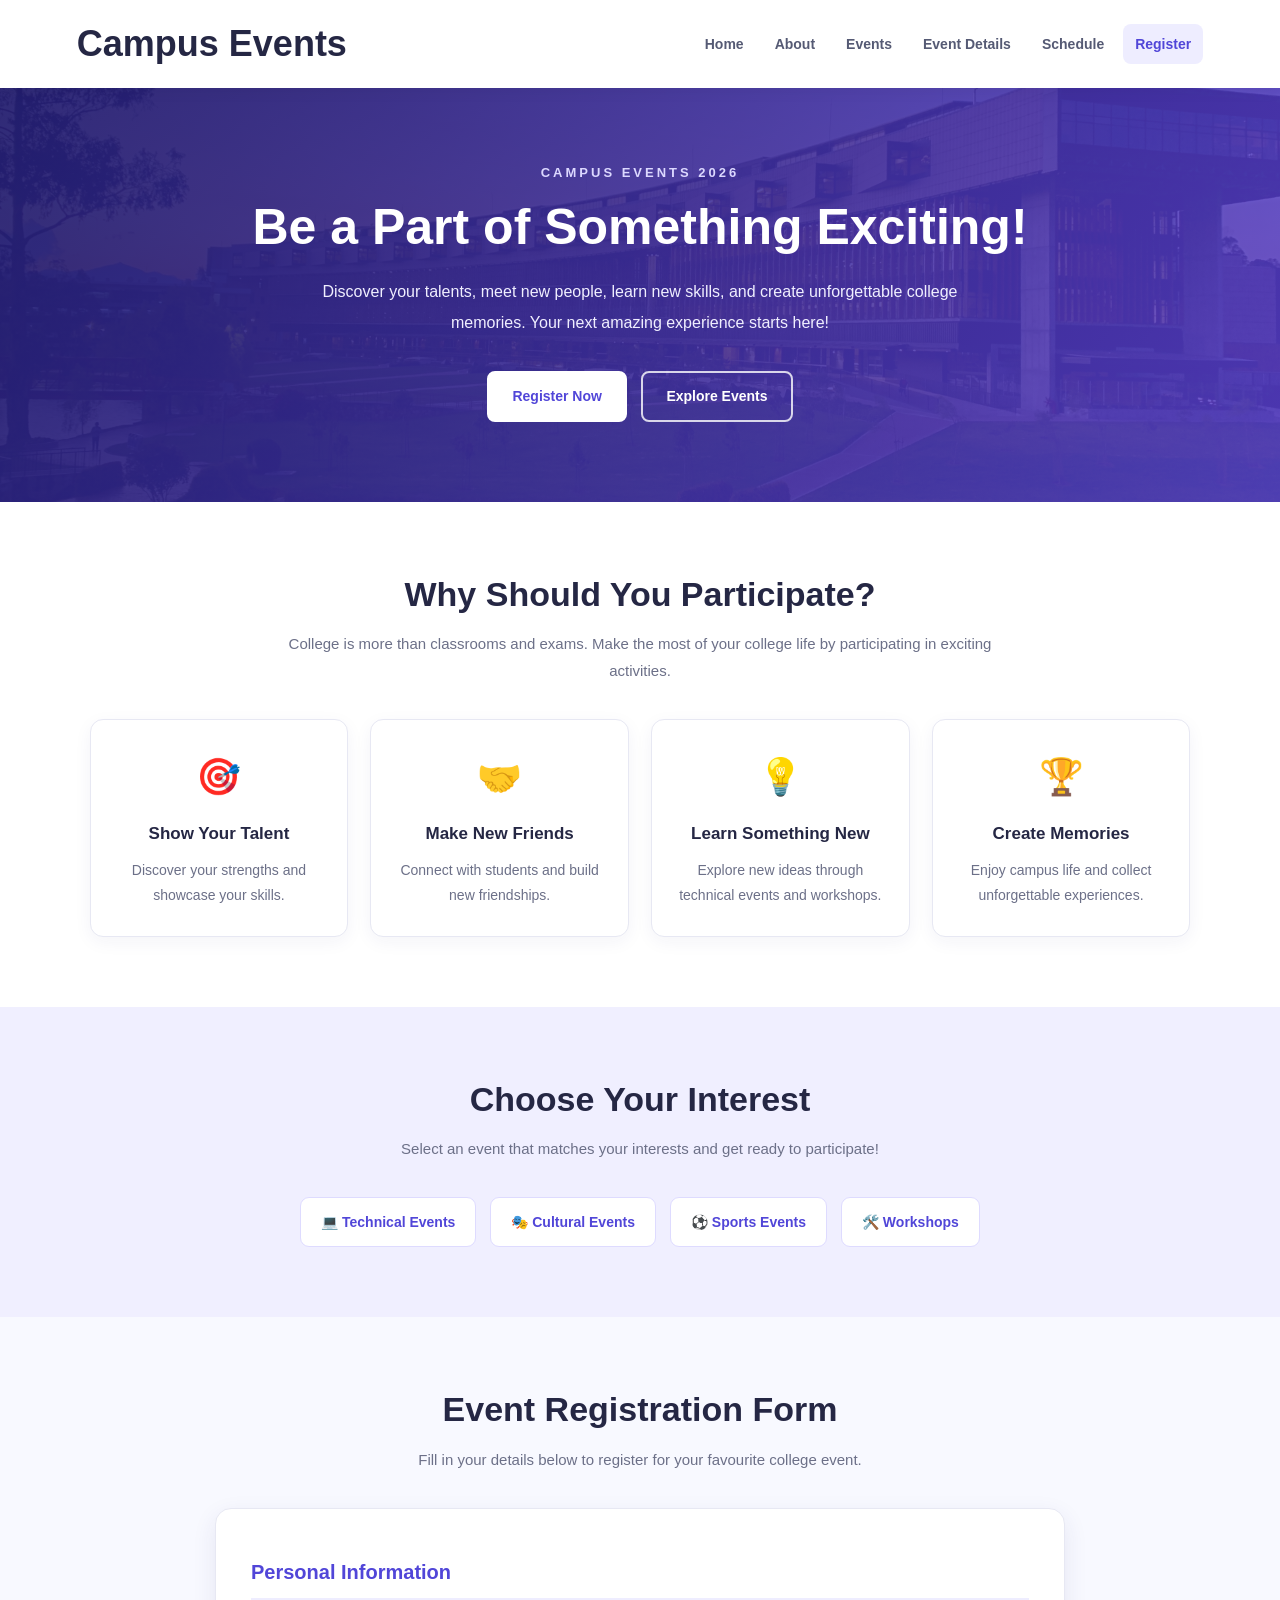
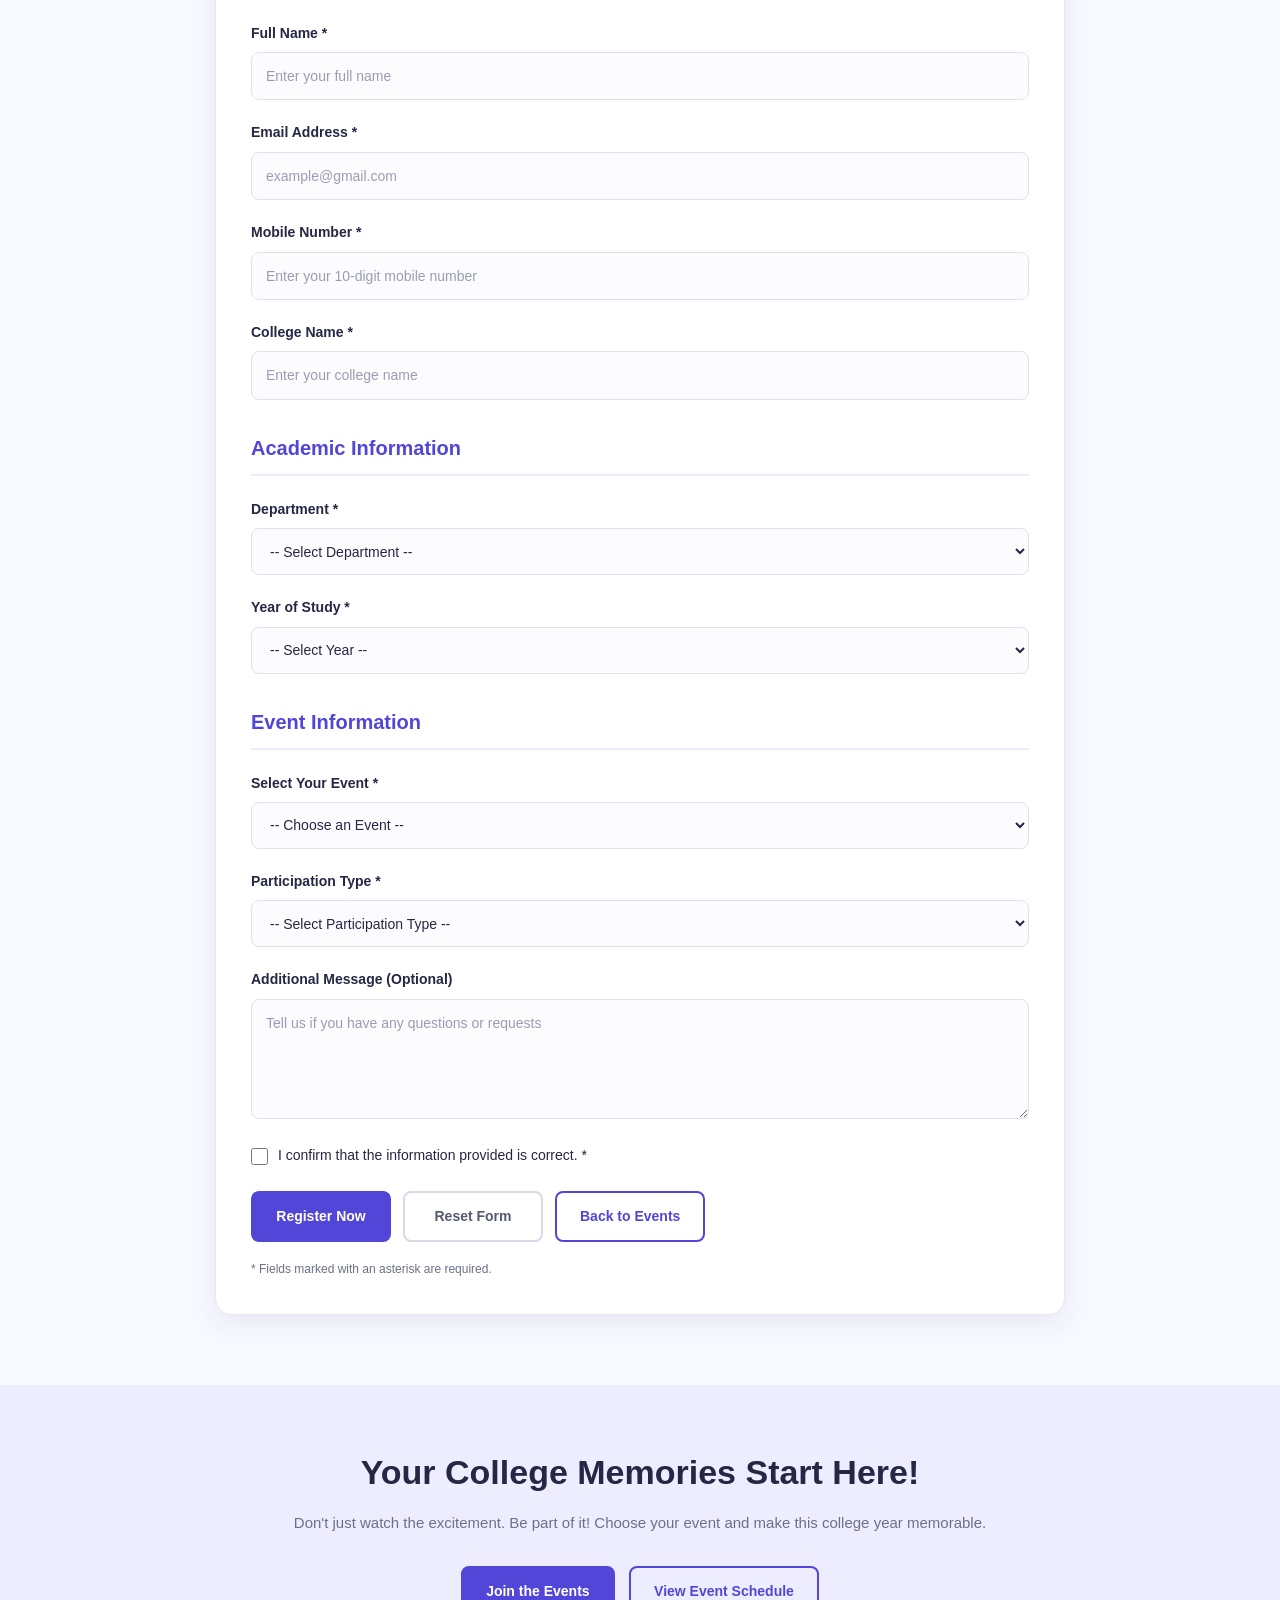
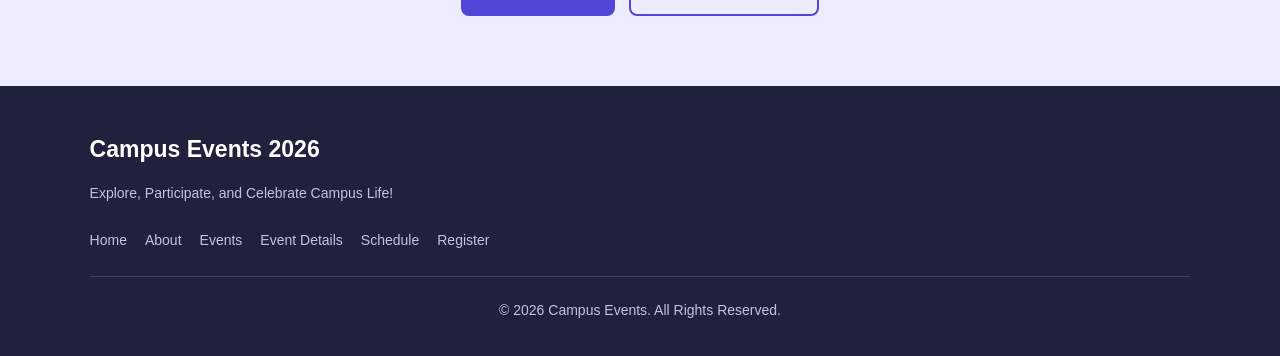
==== register.html @ 8572b600 "Initial commit - Campus Events website" ====
<!DOCTYPE html>
<html lang="en">
<head>
    <meta charset="UTF-8">
    <meta name="viewport" content="width=device-width, initial-scale=1.0">
    <title>Register for Events | Campus Events </title>
    <link rel="stylesheet" href="style.css">
</head>

<body>

    <!-- Navigation Bar -->
    <header class="navbar">
        <div class="logo">
            <h2>Campus Events</h2>
        </div>

        <nav>
            <ul class="nav-links">
                <li><a href="index.html">Home</a></li>
                <li><a href="about.html">About</a></li>
                <li><a href="event.html">Events</a></li>
                <li><a href="event-details.html">Event Details</a></li>
                <li><a href="schedule.html">Schedule</a></li>
                <li><a href="register.html" class="active">Register</a></li>
            </ul>
        </nav>
    </header>

    <!-- Registration Hero Section -->
    <section class="registration-hero">
        <div class="registration-hero-content">
            <p class="hero-label">CAMPUS EVENTS 2026</p>

            <h1>Be a Part of Something Exciting!</h1>

            <p>
                Discover your talents, meet new people, learn new skills,
                and create unforgettable college memories.
                Your next amazing experience starts here!
            </p>

            <a href="#registration-form" class="btn">Register Now</a>
            <a href="event.html" class="btn secondary-btn">Explore Events</a>
        </div>
    </section>

    <!-- Why Register Section -->
    <section class="section benefits-section">
        <h2 class="section-title">Why Should You Participate?</h2>

        <p class="section-description">
            College is more than classrooms and exams. Make the most
            of your college life by participating in exciting activities.
        </p>

        <div class="benefits-grid">

            <div class="benefit-card">
                <div class="benefit-icon">🎯</div>
                <h3>Show Your Talent</h3>
                <p>Discover your strengths and showcase your skills.</p>
            </div>

            <div class="benefit-card">
                <div class="benefit-icon">🤝</div>
                <h3>Make New Friends</h3>
                <p>Connect with students and build new friendships.</p>
            </div>

            <div class="benefit-card">
                <div class="benefit-icon">💡</div>
                <h3>Learn Something New</h3>
                <p>Explore new ideas through technical events and workshops.</p>
            </div>

            <div class="benefit-card">
                <div class="benefit-icon">🏆</div>
                <h3>Create Memories</h3>
                <p>Enjoy campus life and collect unforgettable experiences.</p>
            </div>

        </div>
    </section>

    <!-- Event Category Buttons -->
    <section class="section category-section">
        <h2 class="section-title">Choose Your Interest</h2>

        <p class="section-description">
            Select an event that matches your interests and get ready to participate!
        </p>

        <div class="category-buttons">
            <a href="event-details.html" class="category-btn">💻 Technical Events</a>
            <a href="event-details.html" class="category-btn">🎭 Cultural Events</a>
            <a href="event-details.html" class="category-btn">⚽ Sports Events</a>
            <a href="event-details.html" class="category-btn">🛠️ Workshops</a>
        </div>
    </section>

    <!-- Registration Form Section -->
    <section class="section registration-section" id="registration-form">

        <h2 class="section-title">Event Registration Form</h2>

        <p class="section-description">
            Fill in your details below to register for your favourite college event.
        </p>

        <div class="registration-container">

            <form class="registration-form" action="#" method="post">

                <h3 class="form-heading">Personal Information</h3>

                <div class="form-group">
                    <label for="fullname">Full Name *</label>
                    <input
                        type="text"
                        id="fullname"
                        name="fullname"
                        placeholder="Enter your full name"
                        autocomplete="name"
                        required>
                </div>

                <div class="form-group">
                    <label for="email">Email Address *</label>
                    <input
                        type="email"
                        id="email"
                        name="email"
                        placeholder="example@gmail.com"
                        autocomplete="email"
                        required>
                </div>

                <div class="form-group">
                    <label for="phone">Mobile Number *</label>
                    <input
                        type="tel"
                        id="phone"
                        name="phone"
                        placeholder="Enter your 10-digit mobile number"
                        pattern="[0-9]{10}"
                        maxlength="10"
                        inputmode="numeric"
                        autocomplete="tel"
                        required>
                </div>

                <div class="form-group">
                    <label for="college">College Name *</label>
                    <input
                        type="text"
                        id="college"
                        name="college"
                        placeholder="Enter your college name"
                        required>
                </div>

                <h3 class="form-heading">Academic Information</h3>

                <div class="form-group">
                    <label for="department">Department *</label>
                    <select id="department" name="department" required>
                        <option value="">-- Select Department --</option>
                        <option value="AI and Data Science">AI and Data Science</option>
                        <option value="Computer Science">Computer Science</option>
                        <option value="Information Technology">Information Technology</option>
                        <option value="Electronics and Communication">Electronics and Communication</option>
                        <option value="Electrical and Electronics">Electrical and Electronics</option>
                        <option value="Mechanical Engineering">Mechanical Engineering</option>
                        <option value="Civil Engineering">Civil Engineering</option>
                        <option value="Other">Other</option>
                    </select>
                </div>

                <div class="form-group">
                    <label for="year">Year of Study *</label>
                    <select id="year" name="year" required>
                        <option value="">-- Select Year --</option>
                        <option value="First Year">First Year</option>
                        <option value="Second Year">Second Year</option>
                        <option value="Third Year">Third Year</option>
                        <option value="Final Year">Final Year</option>
                    </select>
                </div>

                <h3 class="form-heading">Event Information</h3>

                <div class="form-group">
                    <label for="event">Select Your Event *</label>
                    <select id="event" name="event" required>
                        <option value="">-- Choose an Event --</option>
                        <option value="Tech Fest 2026">Tech Fest 2026</option>
                        <option value="Coding Challenge">Coding Challenge</option>
                        <option value="Cultural Day">Cultural Day</option>
                        <option value="Student Talent Show">Student Talent Show</option>
                        <option value="Inter-College Sports Meet">Inter-College Sports Meet</option>
                        <option value="Team Games Day">Team Games Day</option>
                        <option value="Web Development Workshop">Web Development Workshop</option>
                        <option value="Creative Skills Workshop">Creative Skills Workshop</option>
                    </select>
                </div>

                <div class="form-group">
                    <label for="participation">Participation Type *</label>
                    <select id="participation" name="participation" required>
                        <option value="">-- Select Participation Type --</option>
                        <option value="Individual">Individual</option>
                        <option value="Team">Team</option>
                        <option value="Workshop Participant">Workshop Participant</option>
                        <option value="Audience">Audience</option>
                    </select>
                </div>

                <div class="form-group">
                    <label for="comments">Additional Message (Optional)</label>
                    <textarea
                        id="comments"
                        name="comments"
                        rows="4"
                        placeholder="Tell us if you have any questions or requests"></textarea>
                </div>

                <div class="form-group checkbox-group">
                    <input
                        type="checkbox"
                        id="confirmation"
                        name="confirmation"
                        required>

                    <label for="confirmation">
                        I confirm that the information provided is correct. *
                    </label>
                </div>

                <div class="form-buttons">
                    <button type="submit" class="btn">Register Now</button>
                    <button type="reset" class="btn reset-btn">Reset Form</button>
                    <a href="event.html" class="btn secondary-btn">Back to Events</a>
                </div>

                <p class="form-note">
                    * Fields marked with an asterisk are required.
                </p>

            </form>

        </div>
    </section>

    <!-- Call to Action Section -->
    <section class="registration-cta">
        <h2>Your College Memories Start Here!</h2>

        <p>
            Don't just watch the excitement. Be part of it!
            Choose your event and make this college year memorable.
        </p>

        <a href="#registration-form" class="btn">Join the Events</a>
        <a href="schedule.html" class="btn secondary-btn">View Event Schedule</a>
    </section>

    <!-- Footer -->
    <footer class="footer">
        <div class="footer-content">

            <h3>Campus Events 2026</h3>

            <p>Explore, Participate, and Celebrate Campus Life!</p>

            <div class="footer-links">
                <a href="index.html">Home</a>
                <a href="about.html">About</a>
                <a href="event.html">Events</a>
                <a href="event-details.html">Event Details</a>
                <a href="schedule.html">Schedule</a>
                <a href="register.html">Register</a>
            </div>

            <p class="copyright">
                &copy; 2026 Campus Events. All Rights Reserved.
            </p>

        </div>
    </footer>

</body>
</html>
---- style.css ----
/* ==================================================
   1. GLOBAL STYLES
================================================== */

:root {
    --primary: #5146d8;
    --primary-dark: #3930a8;
    --secondary: #7659ec;
    --text-dark: #252744;
    --text-light: #6c7088;
    --white: #ffffff;
    --background: #f8f9ff;
    --light-purple: #eeedff;
    --border: #e7e8f3;
    --shadow: 0 8px 25px rgba(49, 43, 120, 0.09);
    --radius: 14px;
}

* {
    margin: 0;
    padding: 0;
    box-sizing: border-box;
}

html {
    scroll-behavior: smooth;
    scroll-padding-top: 100px;
}

body {
    font-family: Arial, Helvetica, sans-serif;
    background: var(--background);
    color: var(--text-dark);
    line-height: 1.6;
}

a {
    text-decoration: none;
    color: inherit;
}

img {
    display: block;
    max-width: 100%;
}

button,
input,
select,
textarea {
    font: inherit;
}

button,
a {
    -webkit-tap-highlight-color: transparent;
}

button:focus-visible,
a:focus-visible,
input:focus-visible,
select:focus-visible,
textarea:focus-visible {
    outline: 3px solid rgba(81, 70, 216, 0.35);
    outline-offset: 3px;
}


/* ==================================================
   2. NAVIGATION BAR
   No bullets or dots after navigation links
================================================== */

.navbar {
    width: 100%;
    min-height: 76px;
    padding: 15px 6%;
    background: var(--white);
    display: flex;
    align-items: center;
    justify-content: space-between;
    gap: 25px;
    box-shadow: 0 3px 15px rgba(0, 0, 0, 0.05);
    position: sticky;
    top: 0;
    z-index: 1000;
}

.logo {
    font-size: 24px;
    font-weight: 800;
    color: var(--text-dark);
    white-space: nowrap;
}

.logo span {
    color: var(--primary);
}

/* Remove all default list markers */
.navbar nav ul,
.navbar .nav-links,
.navbar .nav-links li {
    list-style: none !important;
    list-style-type: none !important;
}

.navbar nav ul::before,
.navbar nav ul::after,
.navbar .nav-links li::before,
.navbar .nav-links li::after {
    content: none !important;
    display: none !important;
}

.nav-links {
    display: flex;
    align-items: center;
    justify-content: center;
    gap: 7px;
    flex-wrap: wrap;
    margin: 0;
    padding: 0;
}

.nav-links li {
    margin: 0;
    padding: 0;
}

.nav-links a {
    display: block;
    padding: 9px 12px;
    border-radius: 8px;
    color: #555a74;
    font-size: 14px;
    font-weight: 600;
    white-space: nowrap;
    transition: background 0.25s ease, color 0.25s ease;
}

.nav-links a:hover,
.nav-links a.active {
    background: var(--light-purple);
    color: var(--primary);
}


/* ==================================================
   3. BUTTONS
================================================== */

.btn {
    display: inline-block;
    padding: 12px 23px;
    border: 2px solid var(--primary);
    border-radius: 8px;
    background: var(--primary);
    color: var(--white);
    font-size: 14px;
    font-weight: 700;
    text-align: center;
    cursor: pointer;
    transition: background 0.25s ease,
                color 0.25s ease,
                transform 0.25s ease,
                box-shadow 0.25s ease;
}

.btn:hover {
    background: var(--primary-dark);
    border-color: var(--primary-dark);
    color: var(--white);
    transform: translateY(-2px);
    box-shadow: 0 8px 18px rgba(45, 37, 135, 0.18);
}

.secondary-btn {
    background: transparent;
    color: var(--primary);
    border-color: var(--primary);
}

.secondary-btn:hover {
    background: var(--primary);
    color: var(--white);
}

.reset-btn {
    background: #ffffff;
    color: #555a74;
    border-color: #d7d9e8;
}

.reset-btn:hover {
    background: #f0f1f8;
    color: var(--text-dark);
    border-color: #c5c8dc;
}

.btn:active {
    transform: translateY(0);
}


/* ==================================================
   4. HERO SECTION - HOME PAGE
================================================== */

.hero {
    min-height: 460px;
    padding: 80px 8%;
    display: flex;
    align-items: center;
    justify-content: center;
    text-align: center;
    color: var(--white);
    background:
        linear-gradient(
            120deg,
            rgba(35, 30, 115, 0.91),
            rgba(91, 65, 211, 0.79)
        ),
        url("images/campus.jpg") center/cover no-repeat;
}

.hero-content {
    max-width: 850px;
}

.hero h1 {
    margin-bottom: 22px;
    font-size: clamp(36px, 5vw, 58px);
    line-height: 1.2;
    font-weight: 800;
    letter-spacing: -1px;
}

.hero p {
    max-width: 680px;
    margin: 0 auto 30px;
    color: #f0efff;
    font-size: 18px;
    line-height: 1.8;
}

.hero .btn {
    margin: 5px;
    padding: 14px 27px;
    background: var(--white);
    border-color: var(--white);
    color: var(--primary);
    font-size: 15px;
}

.hero .btn:hover {
    background: #eeedff;
    border-color: #eeedff;
    color: var(--primary-dark);
}


/* ==================================================
   5. COMMON SECTIONS AND HEADINGS
================================================== */

.section {
    padding: 70px 7%;
}

.section-title {
    margin-bottom: 14px;
    color: var(--text-dark);
    font-size: clamp(26px, 3vw, 34px);
    line-height: 1.3;
    font-weight: 800;
    text-align: center;
}

.section-description {
    max-width: 760px;
    margin: 0 auto 35px;
    color: var(--text-light);
    font-size: 15px;
    line-height: 1.8;
    text-align: center;
}

.section-heading {
    display: flex;
    align-items: center;
    justify-content: space-between;
    gap: 20px;
    margin-bottom: 30px;
}

.section-heading h2,
.section h2 {
    color: var(--text-dark);
    font-weight: 800;
    line-height: 1.3;
}

.section-heading h2 {
    font-size: 30px;
}

.view-all {
    color: var(--primary);
    font-size: 14px;
    font-weight: 700;
    white-space: nowrap;
}

.view-all:hover {
    color: var(--primary-dark);
}


/* ==================================================
   6. EVENT CARDS AND EVENT GRIDS
================================================== */

.event-grid {
    display: grid;
    grid-template-columns: repeat(3, minmax(0, 1fr));
    gap: 25px;
    align-items: stretch;
}

.event-card {
    min-width: 0;
    overflow: hidden;
    display: flex;
    flex-direction: column;
    background: var(--white);
    border: 1px solid var(--border);
    border-radius: var(--radius);
    box-shadow: var(--shadow);
    transition: transform 0.3s ease, box-shadow 0.3s ease;
}

.event-card:hover {
    transform: translateY(-5px);
    box-shadow: 0 15px 35px rgba(49, 43, 120, 0.15);
}

.event-image {
    width: 100%;
    height: 220px;
    object-fit: cover;
}

.event-content {
    display: flex;
    flex: 1;
    flex-direction: column;
    align-items: flex-start;
    padding: 22px;
}

.tag {
    display: inline-block;
    margin-bottom: 12px;
    padding: 5px 12px;
    border-radius: 20px;
    font-size: 12px;
    font-weight: 700;
}

.tag.technical {
    background: #e8eaff;
    color: #4642c7;
}

.tag.cultural {
    background: #fff0e7;
    color: #bd5a25;
}

.tag.sports {
    background: #e2f8ed;
    color: #17824f;
}

.tag.workshop {
    background: #e5f5ff;
    color: #12618e;
}

.event-content h3 {
    margin-bottom: 12px;
    color: var(--text-dark);
    font-size: 20px;
    line-height: 1.4;
}

/* Keep date, time, and venue close together */
.event-meta {
    display: flex;
    flex-direction: column;
    gap: 3px;
    width: 100%;
    margin: 4px 0 14px;
    color: var(--text-light);
    font-size: 13px;
    line-height: 1.55;
}

.event-meta p {
    margin: 0;
    padding: 0;
    min-height: 0;
    line-height: 1.55;
}

.event-content > p {
    margin-bottom: 20px;
    color: var(--text-light);
    font-size: 14px;
    line-height: 1.8;
}

.event-content .btn {
    margin-top: auto;
    font-size: 13px;
}


/* ==================================================
   7. EVENT CATEGORIES - HOME PAGE
================================================== */

.categories-section {
    background: #f0efff;
}

.categories-section > h2 {
    margin-bottom: 30px;
}

.category-grid {
    display: grid;
    grid-template-columns: repeat(4, minmax(0, 1fr));
    gap: 20px;
}

.category {
    min-height: 155px;
    padding: 25px 15px;
    display: flex;
    flex-direction: column;
    align-items: center;
    justify-content: center;
    gap: 12px;
    background: var(--white);
    border: 1px solid rgba(81, 70, 216, 0.08);
    border-radius: 13px;
    box-shadow: 0 5px 18px rgba(49, 43, 120, 0.05);
    color: var(--text-dark);
    font-size: 15px;
    font-weight: 700;
    text-align: center;
    transition: transform 0.25s ease, box-shadow 0.25s ease;
}

.category:hover {
    transform: translateY(-5px);
    box-shadow: var(--shadow);
}

.category-icon {
    font-size: 36px;
    line-height: 1.3;
}

.technical-bg:hover {
    background: #e8eaff;
}

.cultural-bg:hover {
    background: #fff0e7;
}

.sports-bg:hover {
    background: #e2f8ed;
}

.workshop-bg:hover {
    background: #e5f5ff;
}


/* ==================================================
   8. ABOUT PAGE
================================================== */

.about-content {
    display: grid;
    grid-template-columns: 1.2fr 1fr;
    align-items: center;
    gap: 40px;
}

.about-text h2 {
    margin-bottom: 20px;
    font-size: 29px;
}

.about-text p {
    margin-bottom: 18px;
    color: var(--text-light);
    font-size: 15px;
    line-height: 1.9;
}

.about-image img {
    width: 100%;
    height: 340px;
    object-fit: cover;
    border-radius: var(--radius);
    box-shadow: var(--shadow);
}

.about-intro {
    margin: 12px 0 30px;
    color: var(--text-light);
    font-size: 15px;
}

.about-content .btn {
    margin-top: 8px;
}


/* ==================================================
   9. EVENT DETAILS PAGE
================================================== */

.event-details-section {
    padding-top: 55px;
}

.event-details-section .event-grid {
    margin-top: 30px;
}

.event-details-section .event-card {
    height: 100%;
}

.event-details-section .event-content {
    padding: 23px;
}

.event-details-section .event-meta {
    gap: 3px;
    margin-top: 5px;
    margin-bottom: 15px;
}


/* ==================================================
   10. SCHEDULE PAGE
================================================== */

.schedule-heading {
    margin: 45px 15px 12px;
    color: var(--text-dark);
    font-size: clamp(27px, 4vw, 36px);
    font-weight: 800;
    line-height: 1.3;
    text-align: center;
}

.schedule-description {
    margin: 0 15px 25px;
    color: var(--text-light);
    font-size: 15px;
    text-align: center;
}

.schedule-table-container {
    width: 90%;
    max-width: 1200px;
    margin: 30px auto 65px;
    overflow-x: auto;
    background: var(--white);
    border: 1px solid var(--border);
    border-radius: 12px;
    box-shadow: var(--shadow);
}

.schedule-table {
    width: 100%;
    min-width: 750px;
    border-collapse: collapse;
    background: var(--white);
    text-align: left;
}

.schedule-table thead {
    background: var(--primary);
    color: var(--white);
}

.schedule-table th,
.schedule-table td {
    padding: 16px 18px;
    border: 1px solid var(--border);
    vertical-align: middle;
}

.schedule-table th {
    background: var(--primary);
    color: var(--white);
    font-size: 14px;
    font-weight: 700;
    white-space: nowrap;
}

.schedule-table td {
    color: #4d526d;
    font-size: 14px;
}

.schedule-table tbody tr:nth-child(even) {
    background: #f5f4ff;
}

.schedule-table tbody tr {
    transition: background 0.2s ease;
}

.schedule-table tbody tr:hover {
    background: #eeedff;
}

.schedule-table td:first-child {
    width: 65px;
    color: var(--primary);
    font-weight: 700;
    text-align: center;
}


/* ==================================================
   11. REGISTRATION HERO
================================================== */

.registration-hero {
    min-height: 380px;
    padding: 75px 8%;
    display: flex;
    align-items: center;
    justify-content: center;
    text-align: center;
    color: var(--white);
    background:
        linear-gradient(
            120deg,
            rgba(35, 30, 115, 0.94),
            rgba(91, 65, 211, 0.84)
        ),
        url("images/campus.jpg") center/cover no-repeat;
}

.registration-hero-content {
    max-width: 820px;
}

.hero-label {
    margin-bottom: 14px;
    color: #dcd8ff;
    font-size: 13px;
    font-weight: 800;
    letter-spacing: 3px;
}

.registration-hero h1 {
    margin-bottom: 20px;
    color: var(--white);
    font-size: clamp(34px, 5vw, 50px);
    font-weight: 800;
    line-height: 1.2;
}

.registration-hero p:not(.hero-label) {
    max-width: 680px;
    margin: 0 auto 28px;
    color: #f0efff;
    font-size: 16px;
    line-height: 1.9;
}

.registration-hero .btn {
    margin: 5px;
}

.registration-hero .btn:first-of-type {
    background: var(--white);
    border-color: var(--white);
    color: var(--primary);
}

.registration-hero .btn:first-of-type:hover {
    background: #eeedff;
}

.registration-hero .secondary-btn {
    background: transparent;
    border-color: rgba(255, 255, 255, 0.8);
    color: var(--white);
}

.registration-hero .secondary-btn:hover {
    background: var(--white);
    color: var(--primary);
}


/* ==================================================
   12. REGISTRATION BENEFITS
================================================== */

.benefits-section {
    background: var(--white);
}

.benefits-grid {
    display: grid;
    grid-template-columns: repeat(4, minmax(0, 1fr));
    gap: 22px;
    margin-top: 35px;
}

.benefit-card {
    padding: 28px 20px;
    background: #ffffff;
    border: 1px solid var(--border);
    border-radius: 13px;
    box-shadow: 0 5px 18px rgba(49, 43, 120, 0.05);
    text-align: center;
    transition: transform 0.25s ease, box-shadow 0.25s ease;
}

.benefit-card:hover {
    transform: translateY(-5px);
    box-shadow: var(--shadow);
}

.benefit-icon {
    margin-bottom: 15px;
    font-size: 36px;
}

.benefit-card h3 {
    margin-bottom: 10px;
    color: var(--text-dark);
    font-size: 17px;
}

.benefit-card p {
    color: var(--text-light);
    font-size: 14px;
    line-height: 1.8;
}


/* ==================================================
   13. REGISTRATION CATEGORY BUTTONS
================================================== */

.category-section {
    background: #f0efff;
}

.category-buttons {
    display: flex;
    flex-wrap: wrap;
    align-items: center;
    justify-content: center;
    gap: 14px;
    margin-top: 25px;
}

.category-btn {
    display: inline-block;
    padding: 13px 20px;
    background: var(--white);
    border: 1px solid #dedbff;
    border-radius: 9px;
    color: var(--primary);
    font-size: 14px;
    font-weight: 700;
    text-align: center;
    transition: 0.25s ease;
}

.category-btn:hover {
    background: var(--primary);
    border-color: var(--primary);
    color: var(--white);
    transform: translateY(-3px);
}


/* ==================================================
   14. REGISTRATION FORM
================================================== */

.registration-section {
    background: var(--background);
}

.registration-container {
    width: 100%;
    max-width: 850px;
    margin: 0 auto;
    padding: 35px;
    background: var(--white);
    border: 1px solid var(--border);
    border-radius: 16px;
    box-shadow: var(--shadow);
}

.registration-form {
    width: 100%;
}

.form-heading {
    margin: 12px 0 22px;
    padding-bottom: 10px;
    border-bottom: 2px solid #eeedff;
    color: var(--primary);
    font-size: 20px;
    font-weight: 800;
}

.form-heading:not(:first-child) {
    margin-top: 32px;
}

.form-group {
    display: flex;
    flex-direction: column;
    gap: 8px;
    margin-bottom: 21px;
}

.form-group label {
    color: var(--text-dark);
    font-size: 14px;
    font-weight: 700;
}

.form-group input,
.form-group select,
.form-group textarea {
    width: 100%;
    min-height: 47px;
    padding: 12px 14px;
    background: #fcfcff;
    border: 1px solid #dfe1ef;
    border-radius: 8px;
    color: var(--text-dark);
    font-size: 14px;
    transition: border-color 0.2s ease, box-shadow 0.2s ease;
}

.form-group input::placeholder,
.form-group textarea::placeholder {
    color: #999db2;
}

.form-group input:focus,
.form-group select:focus,
.form-group textarea:focus {
    outline: none;
    border-color: var(--primary);
    box-shadow: 0 0 0 3px rgba(81, 70, 216, 0.1);
}

.form-group textarea {
    min-height: 120px;
    resize: vertical;
}

.form-group select {
    cursor: pointer;
}

.checkbox-group {
    display: flex;
    flex-direction: row;
    align-items: flex-start;
    gap: 10px;
    margin-top: 25px;
}

.checkbox-group input[type="checkbox"] {
    width: 17px;
    min-height: 17px;
    height: 17px;
    margin-top: 4px;
    accent-color: var(--primary);
    flex-shrink: 0;
    cursor: pointer;
}

.checkbox-group label {
    font-weight: 500;
    line-height: 1.6;
    cursor: pointer;
}

.form-buttons {
    display: flex;
    flex-wrap: wrap;
    gap: 12px;
    margin-top: 25px;
}

.form-buttons .btn {
    min-width: 140px;
}

.form-note {
    margin-top: 18px;
    color: var(--text-light);
    font-size: 12px;
}


/* ==================================================
   15. REGISTRATION CALL TO ACTION
================================================== */

.registration-cta {
    padding: 65px 7%;
    background: #eeedff;
    text-align: center;
}

.registration-cta h2 {
    margin-bottom: 15px;
    color: var(--text-dark);
    font-size: clamp(26px, 3vw, 34px);
    line-height: 1.3;
}

.registration-cta p {
    max-width: 700px;
    margin: 0 auto 25px;
    color: var(--text-light);
    font-size: 15px;
    line-height: 1.8;
}

.registration-cta .btn {
    margin: 5px;
}


/* ==================================================
   16. FOOTER
================================================== */

.footer {
    padding: 45px 7% 20px;
    background: #20213d;
    color: #e4e5f5;
}

.footer-content {
    width: 100%;
    max-width: 1200px;
    margin: 0 auto;
}

.footer h3 {
    margin-bottom: 12px;
    color: var(--white);
    font-size: 23px;
}

.footer p {
    margin-bottom: 12px;
    color: #c2c4dc;
    font-size: 14px;
    line-height: 1.9;
}

.footer-links {
    display: flex;
    flex-direction: row;
    flex-wrap: wrap;
    align-items: center;
    gap: 18px;
    margin: 22px 0;
}

.footer-links a {
    color: #c2c4dc;
    font-size: 14px;
    transition: color 0.2s ease;
}

.footer-links a:hover {
    color: #b9b2ff;
}

.footer-social p {
    line-height: 2;
}

.copyright {
    margin-top: 25px;
    padding-top: 20px;
    border-top: 1px solid #41425c;
    color: #b7b9d0;
    font-size: 13px;
    text-align: center;
}


/* ==================================================
   17. RESPONSIVE DESIGN - TABLETS
================================================== */

@media (max-width: 1000px) {

    .navbar {
        padding: 15px 4%;
        flex-direction: column;
        gap: 12px;
    }

    .nav-links {
        gap: 5px;
    }

    .event-grid {
        grid-template-columns: repeat(2, minmax(0, 1fr));
    }

    .category-grid,
    .benefits-grid {
        grid-template-columns: repeat(2, minmax(0, 1fr));
    }

    .about-content {
        grid-template-columns: 1fr 1fr;
        gap: 25px;
    }

    .footer {
        padding-left: 5%;
        padding-right: 5%;
    }

    .registration-container {
        padding: 28px;
    }
}


/* ==================================================
   18. RESPONSIVE DESIGN - MOBILE
================================================== */

@media (max-width: 600px) {

    .navbar {
        padding: 14px 4%;
        gap: 10px;
    }

    .logo {
        font-size: 22px;
    }

    .nav-links {
        width: 100%;
        justify-content: center;
        gap: 4px;
    }

    .nav-links a {
        padding: 7px 8px;
        font-size: 12px;
    }

    .hero {
        min-height: 390px;
        padding: 55px 6%;
    }

    .hero h1 {
        font-size: 35px;
    }

    .hero p {
        font-size: 15px;
    }

    .section {
        padding: 45px 5%;
    }

    .section-heading {
        align-items: flex-start;
        flex-direction: column;
        gap: 10px;
    }

    .section-heading h2 {
        font-size: 26px;
    }

    .section-description {
        margin-bottom: 27px;
        font-size: 14px;
    }

    .event-grid {
        grid-template-columns: 1fr;
        gap: 22px;
    }

    .event-image {
        height: 220px;
    }

    .event-content {
        padding: 20px;
    }

    .event-content > p {
        margin-bottom: 18px;
    }

    .category-grid,
    .benefits-grid {
        grid-template-columns: repeat(2, minmax(0, 1fr));
        gap: 13px;
    }

    .category {
        min-height: 130px;
        padding: 17px 10px;
        font-size: 13px;
    }

    .category-icon,
    .benefit-icon {
        font-size: 30px;
    }

    .benefit-card {
        padding: 22px 13px;
    }

    .benefit-card h3 {
        font-size: 15px;
    }

    .benefit-card p {
        font-size: 13px;
    }

    .about-content {
        grid-template-columns: 1fr;
        gap: 25px;
    }

    .about-image img {
        height: 240px;
    }

    .schedule-heading {
        margin-top: 30px;
        font-size: 28px;
    }

    .schedule-table-container {
        width: 92%;
        margin-top: 22px;
        margin-bottom: 45px;
    }

    .schedule-table th,
    .schedule-table td {
        padding: 12px;
        font-size: 13px;
    }

    .registration-hero {
        min-height: 360px;
        padding: 50px 6%;
    }

    .registration-hero h1 {
        font-size: 34px;
    }

    .registration-hero p:not(.hero-label) {
        font-size: 14px;
    }

    .registration-container {
        padding: 22px 17px;
    }

    .form-heading {
        font-size: 18px;
    }

    .form-buttons {
        flex-direction: column;
        align-items: stretch;
    }

    .form-buttons .btn {
        width: 100%;
    }

    .category-buttons {
        flex-direction: column;
        align-items: stretch;
    }

    .category-btn {
        width: 100%;
    }

    .registration-cta {
        padding: 45px 5%;
    }

    .footer {
        padding: 35px 6% 20px;
    }

    .footer-links {
        gap: 12px 17px;
    }

    .copyright {
        line-height: 1.8;
    }
}


/* ==================================================
   19. SMALL MOBILE SCREENS
================================================== */

@media (max-width: 360px) {

    .hero h1 {
        font-size: 30px;
    }

    .nav-links a {
        padding: 6px 7px;
        font-size: 11px;
    }

    .category-grid,
    .benefits-grid {
        grid-template-columns: 1fr;
    }

    .registration-container {
        padding: 18px 13px;
    }

    .registration-hero h1 {
        font-size: 29px;
    }
}
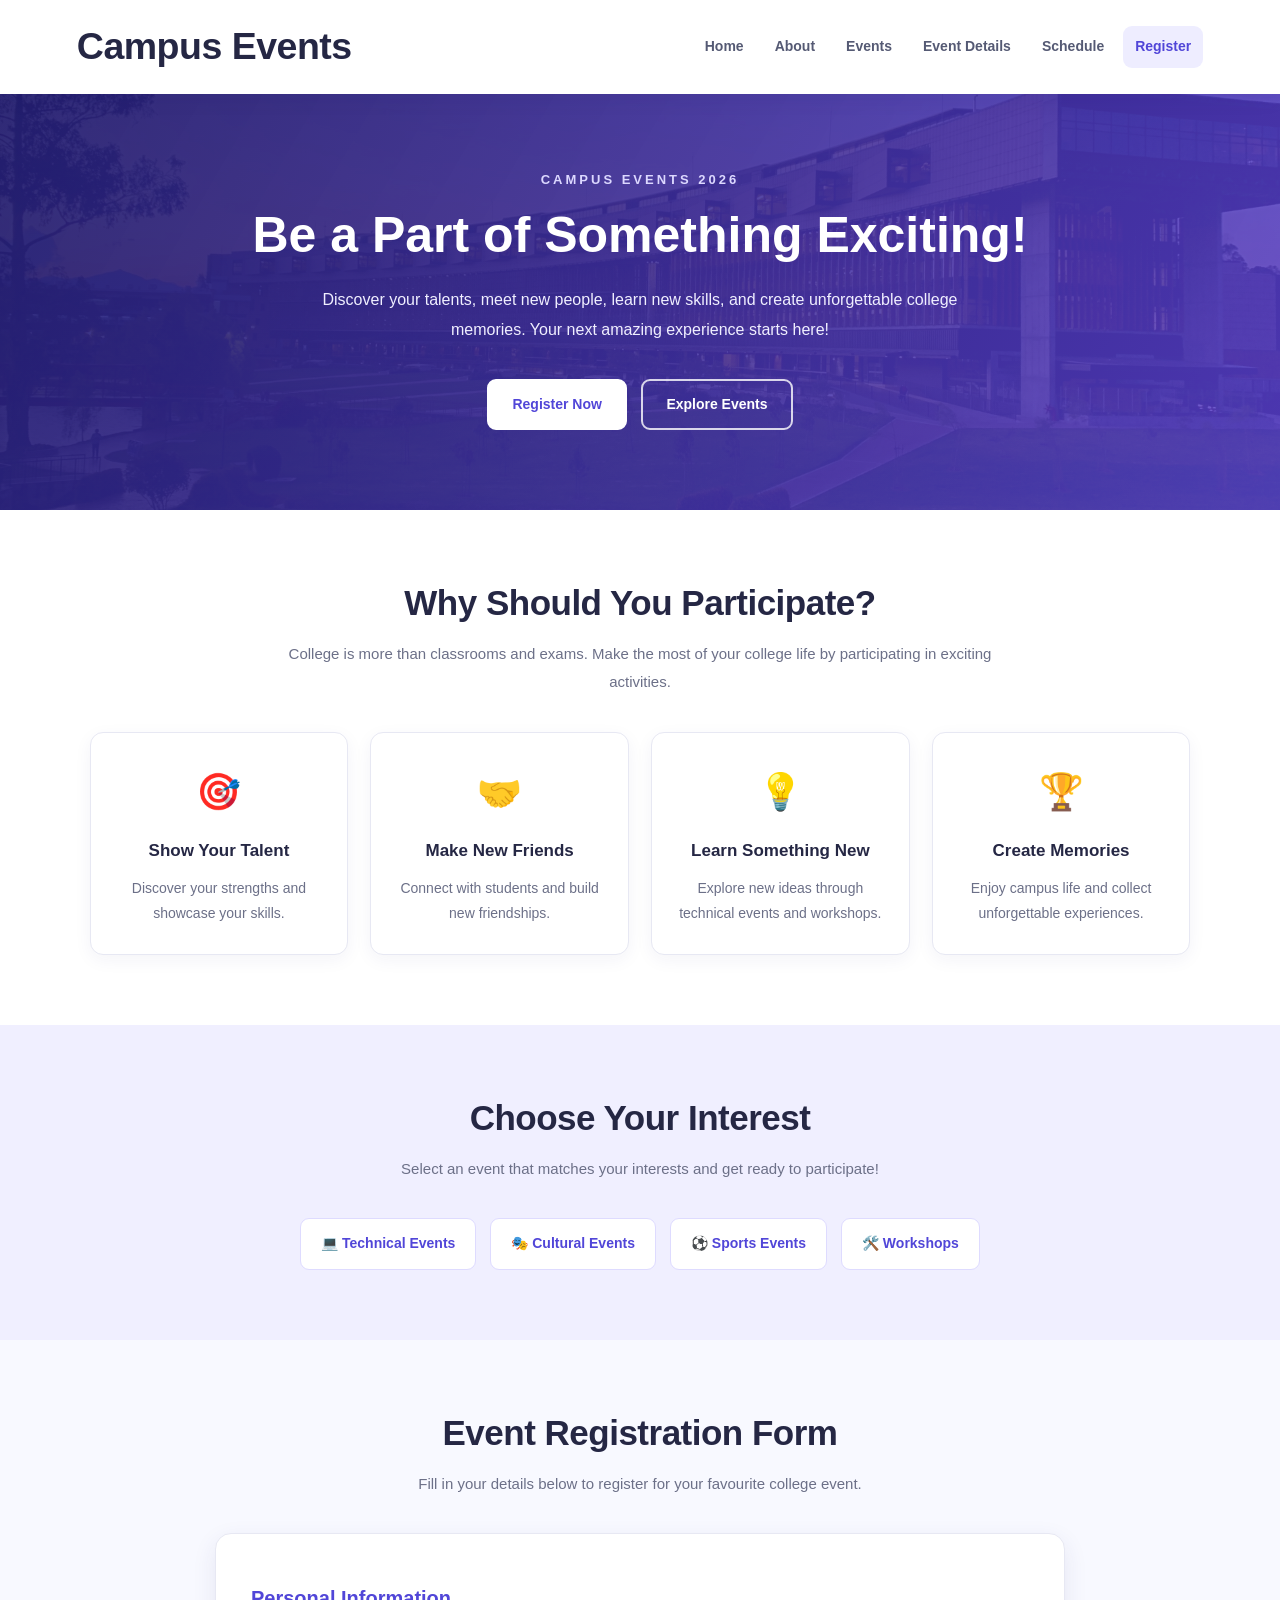
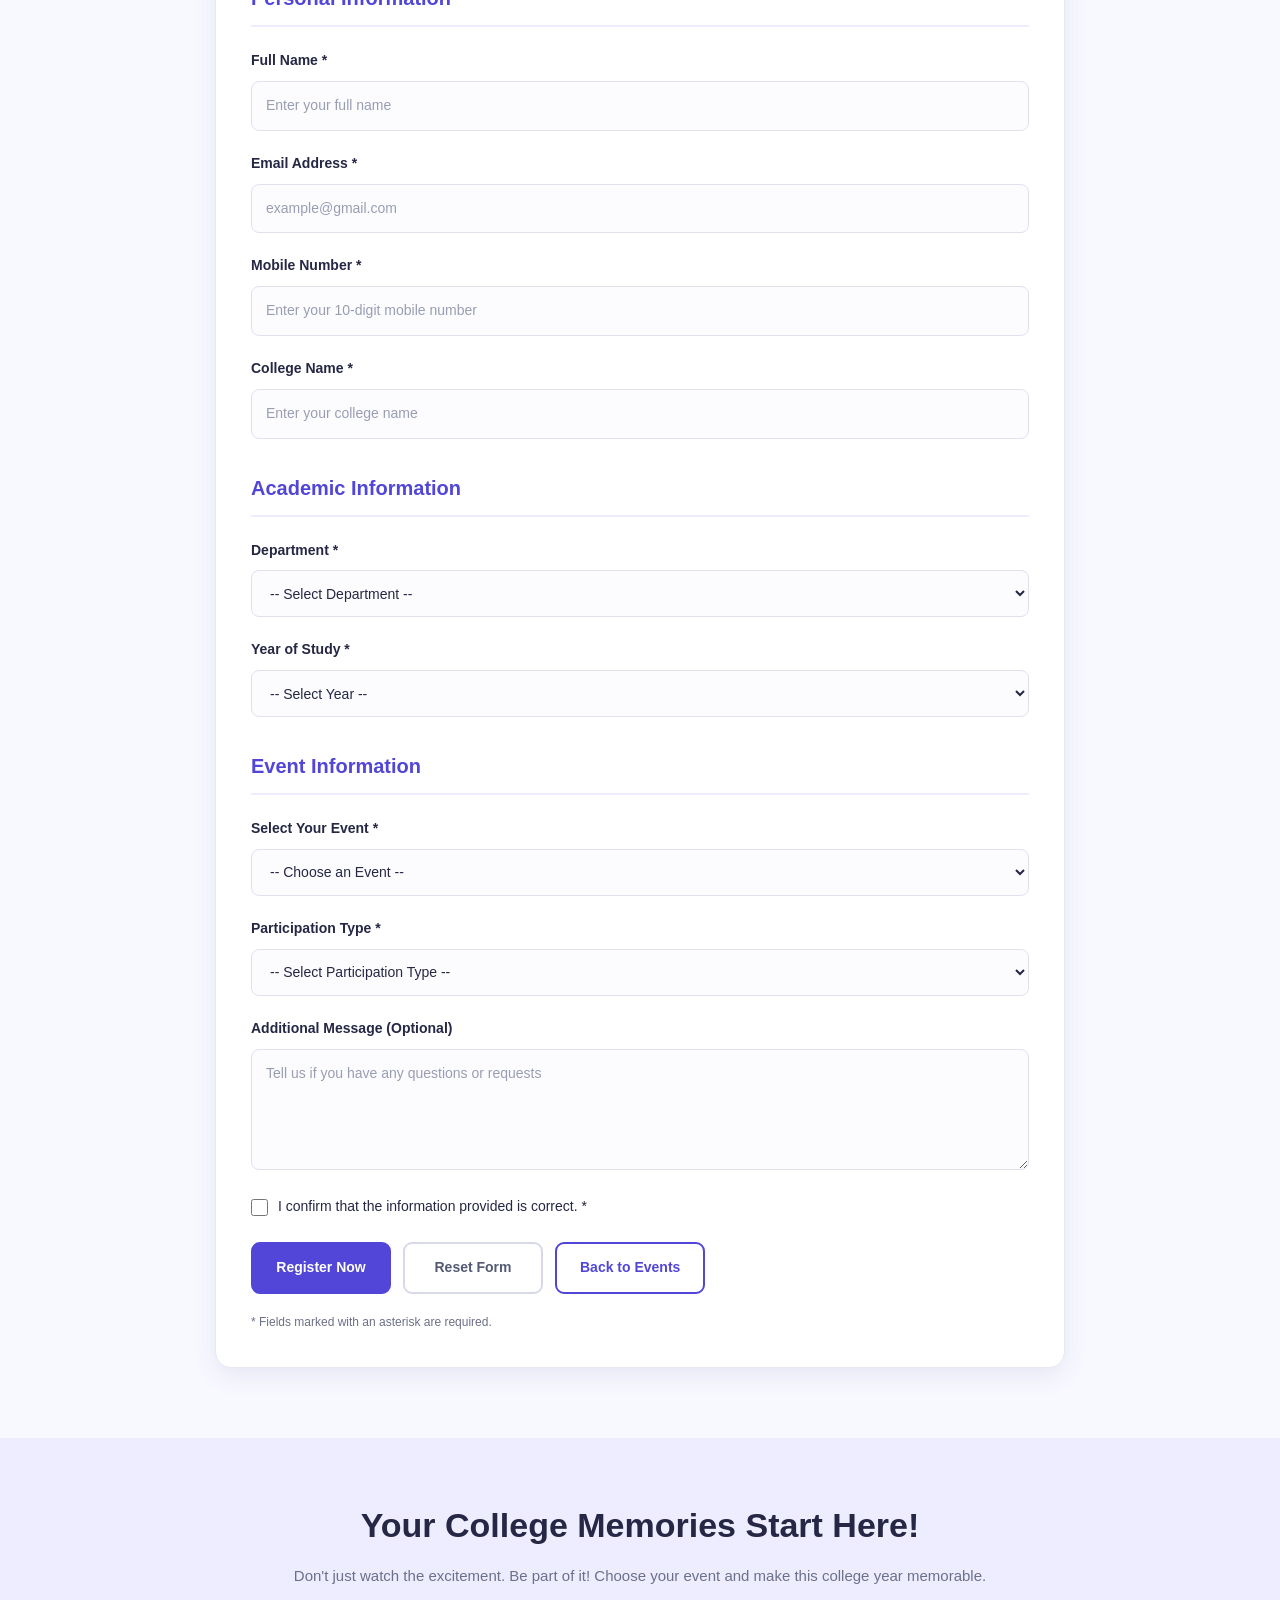
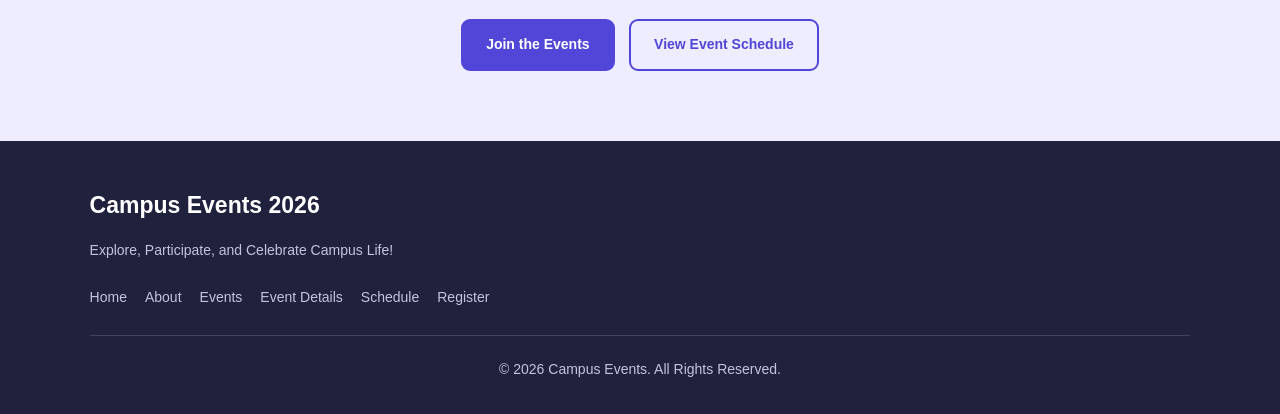
==== commit 5deee4d3: "Update Campus Events website design" ====
--- a/register.html
+++ b/register.html
@@ -20,7 +20,7 @@
                 <li><a href="index.html">Home</a></li>
                 <li><a href="about.html">About</a></li>
                 <li><a href="event.html">Events</a></li>
-                <li><a href="event-details.html">Event Details</a></li>
+                <li><a href="eventdetails.html">Event Details</a></li>
                 <li><a href="schedule.html">Schedule</a></li>
                 <li><a href="register.html" class="active">Register</a></li>
             </ul>
@@ -92,10 +92,10 @@
         </p>
 
         <div class="category-buttons">
-            <a href="event-details.html" class="category-btn">💻 Technical Events</a>
-            <a href="event-details.html" class="category-btn">🎭 Cultural Events</a>
-            <a href="event-details.html" class="category-btn">⚽ Sports Events</a>
-            <a href="event-details.html" class="category-btn">🛠️ Workshops</a>
+            <a href="eventdetails.html" class="category-btn">💻 Technical Events</a>
+            <a href="eventdetails.html" class="category-btn">🎭 Cultural Events</a>
+            <a href="eventdetails.html" class="category-btn">⚽ Sports Events</a>
+            <a href="eventdetails.html" class="category-btn">🛠️ Workshops</a>
         </div>
     </section>
 
@@ -277,7 +277,7 @@
                 <a href="index.html">Home</a>
                 <a href="about.html">About</a>
                 <a href="event.html">Events</a>
-                <a href="event-details.html">Event Details</a>
+                <a href="eventdetails.html">Event Details</a>
                 <a href="schedule.html">Schedule</a>
                 <a href="register.html">Register</a>
             </div>
--- a/style.css
+++ b/style.css
@@ -1,12 +1,9 @@
 
-/* ==================================================
-   1. GLOBAL STYLES
-================================================== */
 
 :root {
     --primary: #5146d8;
     --primary-dark: #3930a8;
-    --secondary: #7659ec;
+    --secondary: #8877f5;
     --text-dark: #252744;
     --text-light: #6c7088;
     --white: #ffffff;
@@ -32,7 +29,7 @@
     font-family: Arial, Helvetica, sans-serif;
     background: var(--background);
     color: var(--text-dark);
-    line-height: 1.6;
+    line-height: 1.7;
 }
 
 a {
@@ -67,10 +64,7 @@
 }
 
 
-/* ==================================================
-   2. NAVIGATION BAR
-   No bullets or dots after navigation links
-================================================== */
+/* 2. NAVIGATION BAR */
 
 .navbar {
     width: 100%;
@@ -80,17 +74,18 @@
     display: flex;
     align-items: center;
     justify-content: space-between;
-    gap: 25px;
-    box-shadow: 0 3px 15px rgba(0, 0, 0, 0.05);
+    gap: 24px;
+    box-shadow: 0 4px 20px rgba(35, 30, 90, 0.07);
     position: sticky;
     top: 0;
     z-index: 1000;
 }
 
 .logo {
-    font-size: 24px;
+    font-size: 25px;
     font-weight: 800;
     color: var(--text-dark);
+    letter-spacing: -0.5px;
     white-space: nowrap;
 }
 
@@ -98,7 +93,8 @@
     color: var(--primary);
 }
 
-/* Remove all default list markers */
+/* Remove bullets and unwanted navigation dots */
+
 .navbar nav ul,
 .navbar .nav-links,
 .navbar .nav-links li {
@@ -132,12 +128,14 @@
 .nav-links a {
     display: block;
     padding: 9px 12px;
-    border-radius: 8px;
+    border-radius: 9px;
     color: #555a74;
     font-size: 14px;
     font-weight: 600;
     white-space: nowrap;
-    transition: background 0.25s ease, color 0.25s ease;
+    transition: background 0.25s ease,
+                color 0.25s ease,
+                transform 0.25s ease;
 }
 
 .nav-links a:hover,
@@ -146,16 +144,18 @@
     color: var(--primary);
 }
 
-
-/* ==================================================
-   3. BUTTONS
-================================================== */
+.nav-links a:hover {
+    transform: translateY(-2px);
+}
+
+
+/* 3. BUTTONS */
 
 .btn {
     display: inline-block;
     padding: 12px 23px;
     border: 2px solid var(--primary);
-    border-radius: 8px;
+    border-radius: 9px;
     background: var(--primary);
     color: var(--white);
     font-size: 14px;
@@ -176,6 +176,10 @@
     box-shadow: 0 8px 18px rgba(45, 37, 135, 0.18);
 }
 
+.btn:active {
+    transform: translateY(0);
+}
+
 .secondary-btn {
     background: transparent;
     color: var(--primary);
@@ -188,7 +192,7 @@
 }
 
 .reset-btn {
-    background: #ffffff;
+    background: var(--white);
     color: #555a74;
     border-color: #d7d9e8;
 }
@@ -199,14 +203,8 @@
     border-color: #c5c8dc;
 }
 
-.btn:active {
-    transform: translateY(0);
-}
-
-
-/* ==================================================
-   4. HERO SECTION - HOME PAGE
-================================================== */
+
+/* 4. HOME PAGE HERO */
 
 .hero {
     min-height: 460px;
@@ -219,8 +217,8 @@
     background:
         linear-gradient(
             120deg,
-            rgba(35, 30, 115, 0.91),
-            rgba(91, 65, 211, 0.79)
+            rgba(35, 30, 115, 0.92),
+            rgba(91, 65, 211, 0.80)
         ),
         url("images/campus.jpg") center/cover no-repeat;
 }
@@ -255,15 +253,13 @@
 }
 
 .hero .btn:hover {
-    background: #eeedff;
-    border-color: #eeedff;
+    background: var(--light-purple);
+    border-color: var(--light-purple);
     color: var(--primary-dark);
 }
 
 
-/* ==================================================
-   5. COMMON SECTIONS AND HEADINGS
-================================================== */
+/* 5. COMMON SECTIONS AND HEADINGS */
 
 .section {
     padding: 70px 7%;
@@ -272,10 +268,11 @@
 .section-title {
     margin-bottom: 14px;
     color: var(--text-dark);
-    font-size: clamp(26px, 3vw, 34px);
+    font-size: clamp(26px, 3vw, 35px);
     line-height: 1.3;
     font-weight: 800;
     text-align: center;
+    letter-spacing: -0.5px;
 }
 
 .section-description {
@@ -283,7 +280,7 @@
     margin: 0 auto 35px;
     color: var(--text-light);
     font-size: 15px;
-    line-height: 1.8;
+    line-height: 1.9;
     text-align: center;
 }
 
@@ -318,9 +315,7 @@
 }
 
 
-/* ==================================================
-   6. EVENT CARDS AND EVENT GRIDS
-================================================== */
+/* 6. EVENT CARDS AND GRIDS */
 
 .event-grid {
     display: grid;
@@ -331,6 +326,7 @@
 
 .event-card {
     min-width: 0;
+    height: 100%;
     overflow: hidden;
     display: flex;
     flex-direction: column;
@@ -338,7 +334,8 @@
     border: 1px solid var(--border);
     border-radius: var(--radius);
     box-shadow: var(--shadow);
-    transition: transform 0.3s ease, box-shadow 0.3s ease;
+    transition: transform 0.3s ease,
+                box-shadow 0.3s ease;
 }
 
 .event-card:hover {
@@ -350,6 +347,7 @@
     width: 100%;
     height: 220px;
     object-fit: cover;
+    flex-shrink: 0;
 }
 
 .event-content {
@@ -396,7 +394,8 @@
     line-height: 1.4;
 }
 
-/* Keep date, time, and venue close together */
+/* Event date, time and venue */
+
 .event-meta {
     display: flex;
     flex-direction: column;
@@ -428,9 +427,7 @@
 }
 
 
-/* ==================================================
-   7. EVENT CATEGORIES - HOME PAGE
-================================================== */
+/* 7. EVENT CATEGORIES - HOME PAGE */
 
 .categories-section {
     background: #f0efff;
@@ -462,7 +459,8 @@
     font-size: 15px;
     font-weight: 700;
     text-align: center;
-    transition: transform 0.25s ease, box-shadow 0.25s ease;
+    transition: transform 0.25s ease,
+                box-shadow 0.25s ease;
 }
 
 .category:hover {
@@ -492,9 +490,14 @@
 }
 
 
-/* ==================================================
-   8. ABOUT PAGE
-================================================== */
+/* 8. ABOUT PAGE */
+
+.about-intro {
+    margin: 12px 0 30px;
+    color: var(--text-light);
+    font-size: 15px;
+    line-height: 1.9;
+}
 
 .about-content {
     display: grid;
@@ -523,47 +526,31 @@
     box-shadow: var(--shadow);
 }
 
-.about-intro {
-    margin: 12px 0 30px;
-    color: var(--text-light);
-    font-size: 15px;
-}
-
 .about-content .btn {
     margin-top: 8px;
 }
 
 
-/* ==================================================
-   9. EVENT DETAILS PAGE
-================================================== */
-
-.event-details-section {
+/* 9. EVENT DETAILS PAGE */
+
+.eventdetails-section {
     padding-top: 55px;
 }
 
-.event-details-section .event-grid {
+.eventdetails-section .event-grid {
     margin-top: 30px;
 }
 
-.event-details-section .event-card {
+.eventdetails-section .event-card {
     height: 100%;
 }
 
-.event-details-section .event-content {
+.eventdetails-section .event-content {
     padding: 23px;
 }
 
-.event-details-section .event-meta {
-    gap: 3px;
-    margin-top: 5px;
-    margin-bottom: 15px;
-}
-
-
-/* ==================================================
-   10. SCHEDULE PAGE
-================================================== */
+
+/* 10. SCHEDULE PAGE */
 
 .schedule-heading {
     margin: 45px 15px 12px;
@@ -579,6 +566,7 @@
     color: var(--text-light);
     font-size: 15px;
     text-align: center;
+    line-height: 1.8;
 }
 
 .schedule-table-container {
@@ -645,9 +633,7 @@
 }
 
 
-/* ==================================================
-   11. REGISTRATION HERO
-================================================== */
+/* 11. REGISTRATION HERO */
 
 .registration-hero {
     min-height: 380px;
@@ -720,9 +706,7 @@
 }
 
 
-/* ==================================================
-   12. REGISTRATION BENEFITS
-================================================== */
+/* 12. REGISTRATION BENEFITS */
 
 .benefits-section {
     background: var(--white);
@@ -737,12 +721,13 @@
 
 .benefit-card {
     padding: 28px 20px;
-    background: #ffffff;
+    background: var(--white);
     border: 1px solid var(--border);
     border-radius: 13px;
     box-shadow: 0 5px 18px rgba(49, 43, 120, 0.05);
     text-align: center;
-    transition: transform 0.25s ease, box-shadow 0.25s ease;
+    transition: transform 0.25s ease,
+                box-shadow 0.25s ease;
 }
 
 .benefit-card:hover {
@@ -768,9 +753,7 @@
 }
 
 
-/* ==================================================
-   13. REGISTRATION CATEGORY BUTTONS
-================================================== */
+/* 13. REGISTRATION CATEGORY BUTTONS */
 
 .category-section {
     background: #f0efff;
@@ -795,7 +778,9 @@
     font-size: 14px;
     font-weight: 700;
     text-align: center;
-    transition: 0.25s ease;
+    transition: background 0.25s ease,
+                color 0.25s ease,
+                transform 0.25s ease;
 }
 
 .category-btn:hover {
@@ -806,9 +791,7 @@
 }
 
 
-/* ==================================================
-   14. REGISTRATION FORM
-================================================== */
+/* 14. REGISTRATION FORM */
 
 .registration-section {
     background: var(--background);
@@ -866,7 +849,8 @@
     border-radius: 8px;
     color: var(--text-dark);
     font-size: 14px;
-    transition: border-color 0.2s ease, box-shadow 0.2s ease;
+    transition: border-color 0.2s ease,
+                box-shadow 0.2s ease;
 }
 
 .form-group input::placeholder,
@@ -933,9 +917,7 @@
 }
 
 
-/* ==================================================
-   15. REGISTRATION CALL TO ACTION
-================================================== */
+/* 15. REGISTRATION CALL TO ACTION */
 
 .registration-cta {
     padding: 65px 7%;
@@ -963,9 +945,7 @@
 }
 
 
-/* ==================================================
-   16. FOOTER
-================================================== */
+/* 16. FOOTER */
 
 .footer {
     padding: 45px 7% 20px;
@@ -1025,9 +1005,7 @@
 }
 
 
-/* ==================================================
-   17. RESPONSIVE DESIGN - TABLETS
-================================================== */
+/* 17. TABLET RESPONSIVE DESIGN */
 
 @media (max-width: 1000px) {
 
@@ -1066,9 +1044,7 @@
 }
 
 
-/* ==================================================
-   18. RESPONSIVE DESIGN - MOBILE
-================================================== */
+/* 18. MOBILE RESPONSIVE DESIGN */
 
 @media (max-width: 600px) {
 
@@ -1253,9 +1229,7 @@
 }
 
 
-/* ==================================================
-   19. SMALL MOBILE SCREENS
-================================================== */
+/* 19. SMALL MOBILE SCREENS */
 
 @media (max-width: 360px) {
 
@@ -1281,3 +1255,20 @@
         font-size: 29px;
     }
 }
+
+
+/* 20. ACCESSIBILITY */
+
+@media (prefers-reduced-motion: reduce) {
+
+    html {
+        scroll-behavior: auto;
+    }
+
+    *,
+    *::before,
+    *::after {
+        animation-duration: 0.01ms !important;
+        transition-duration: 0.01ms !important;
+    }
+}
